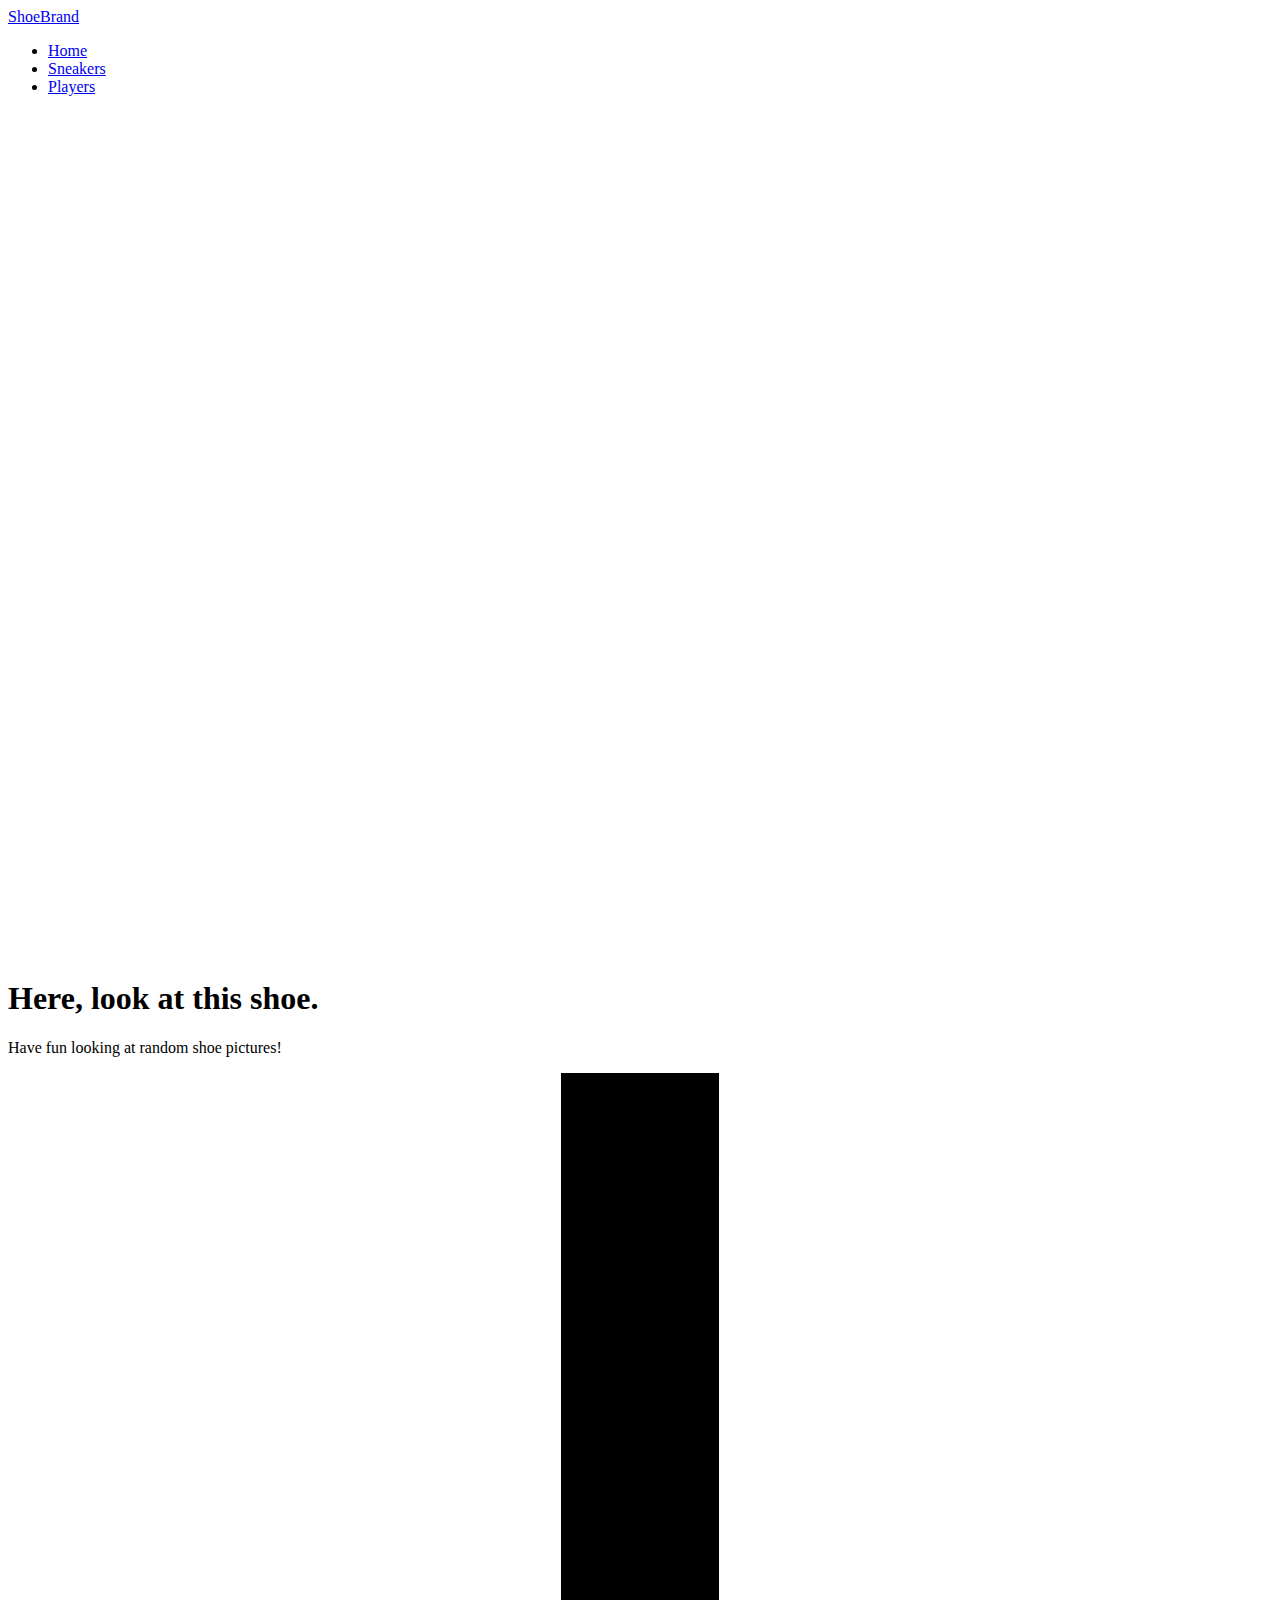
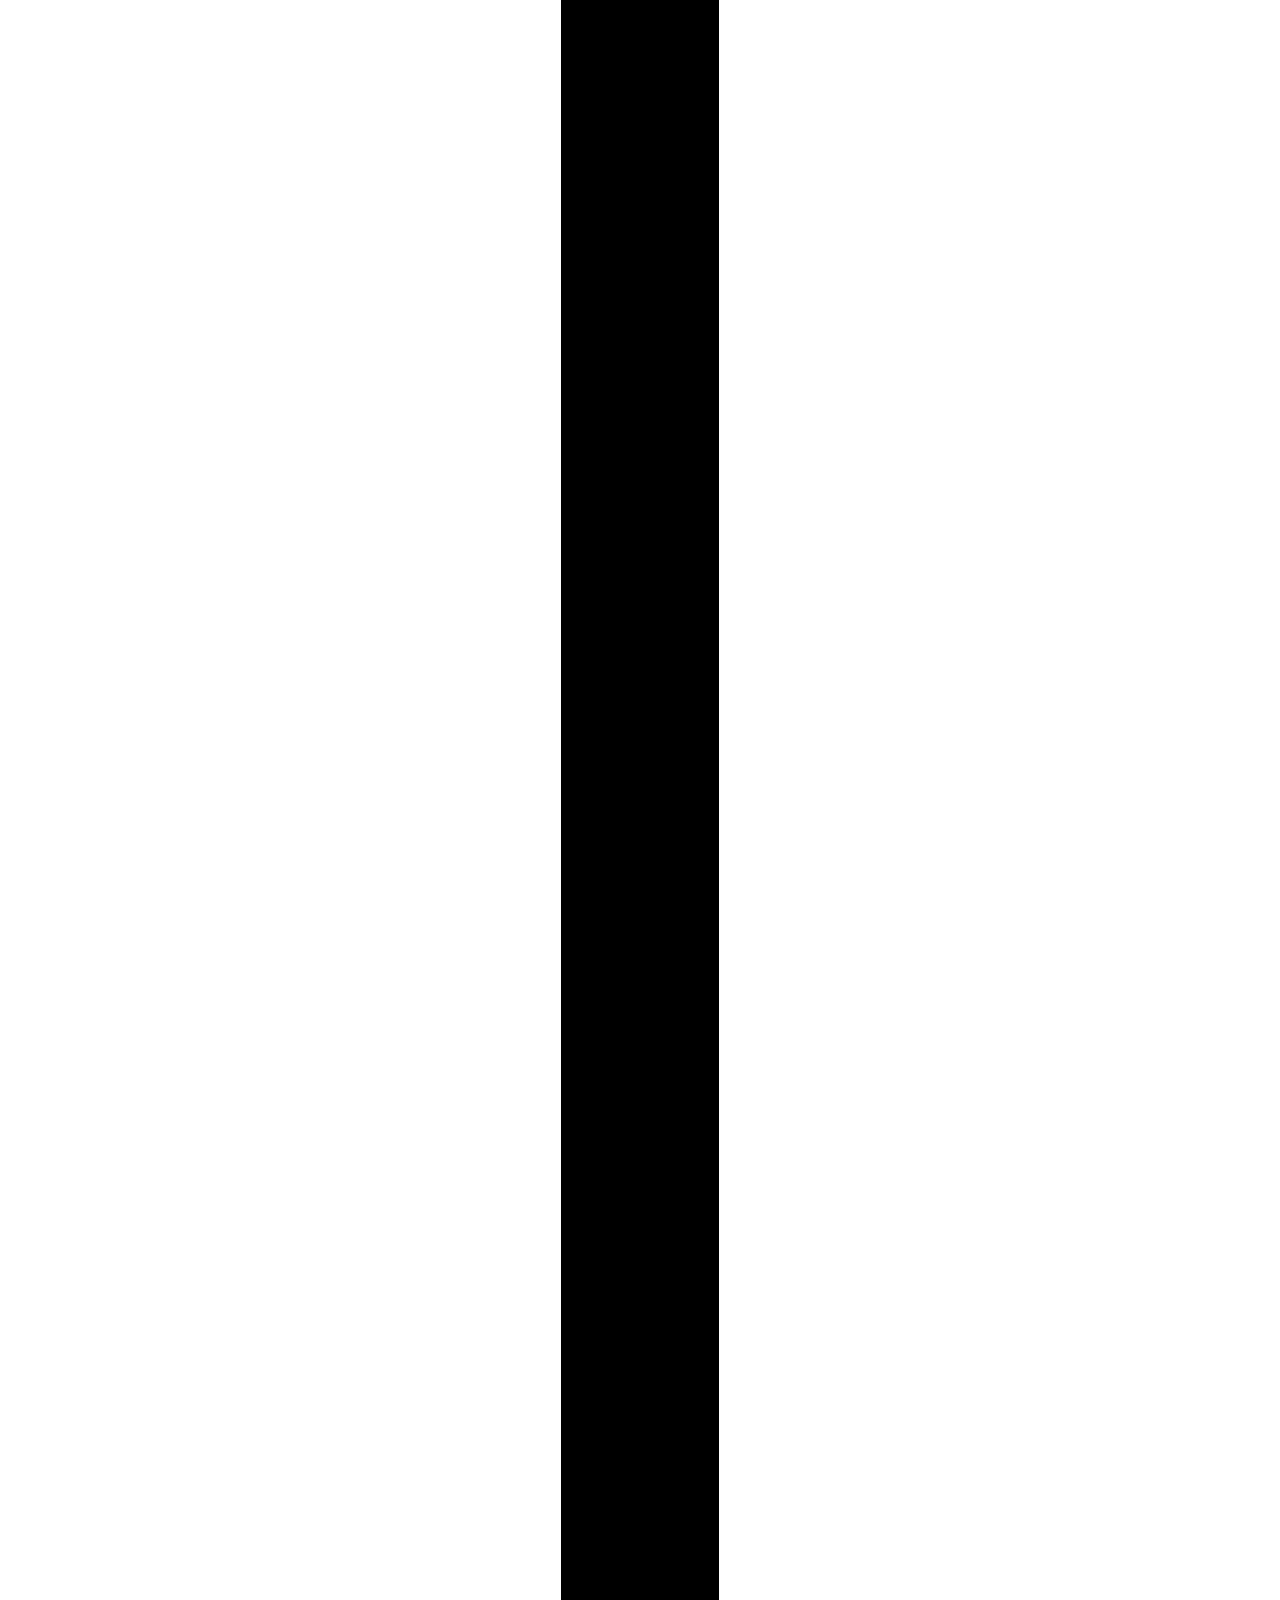
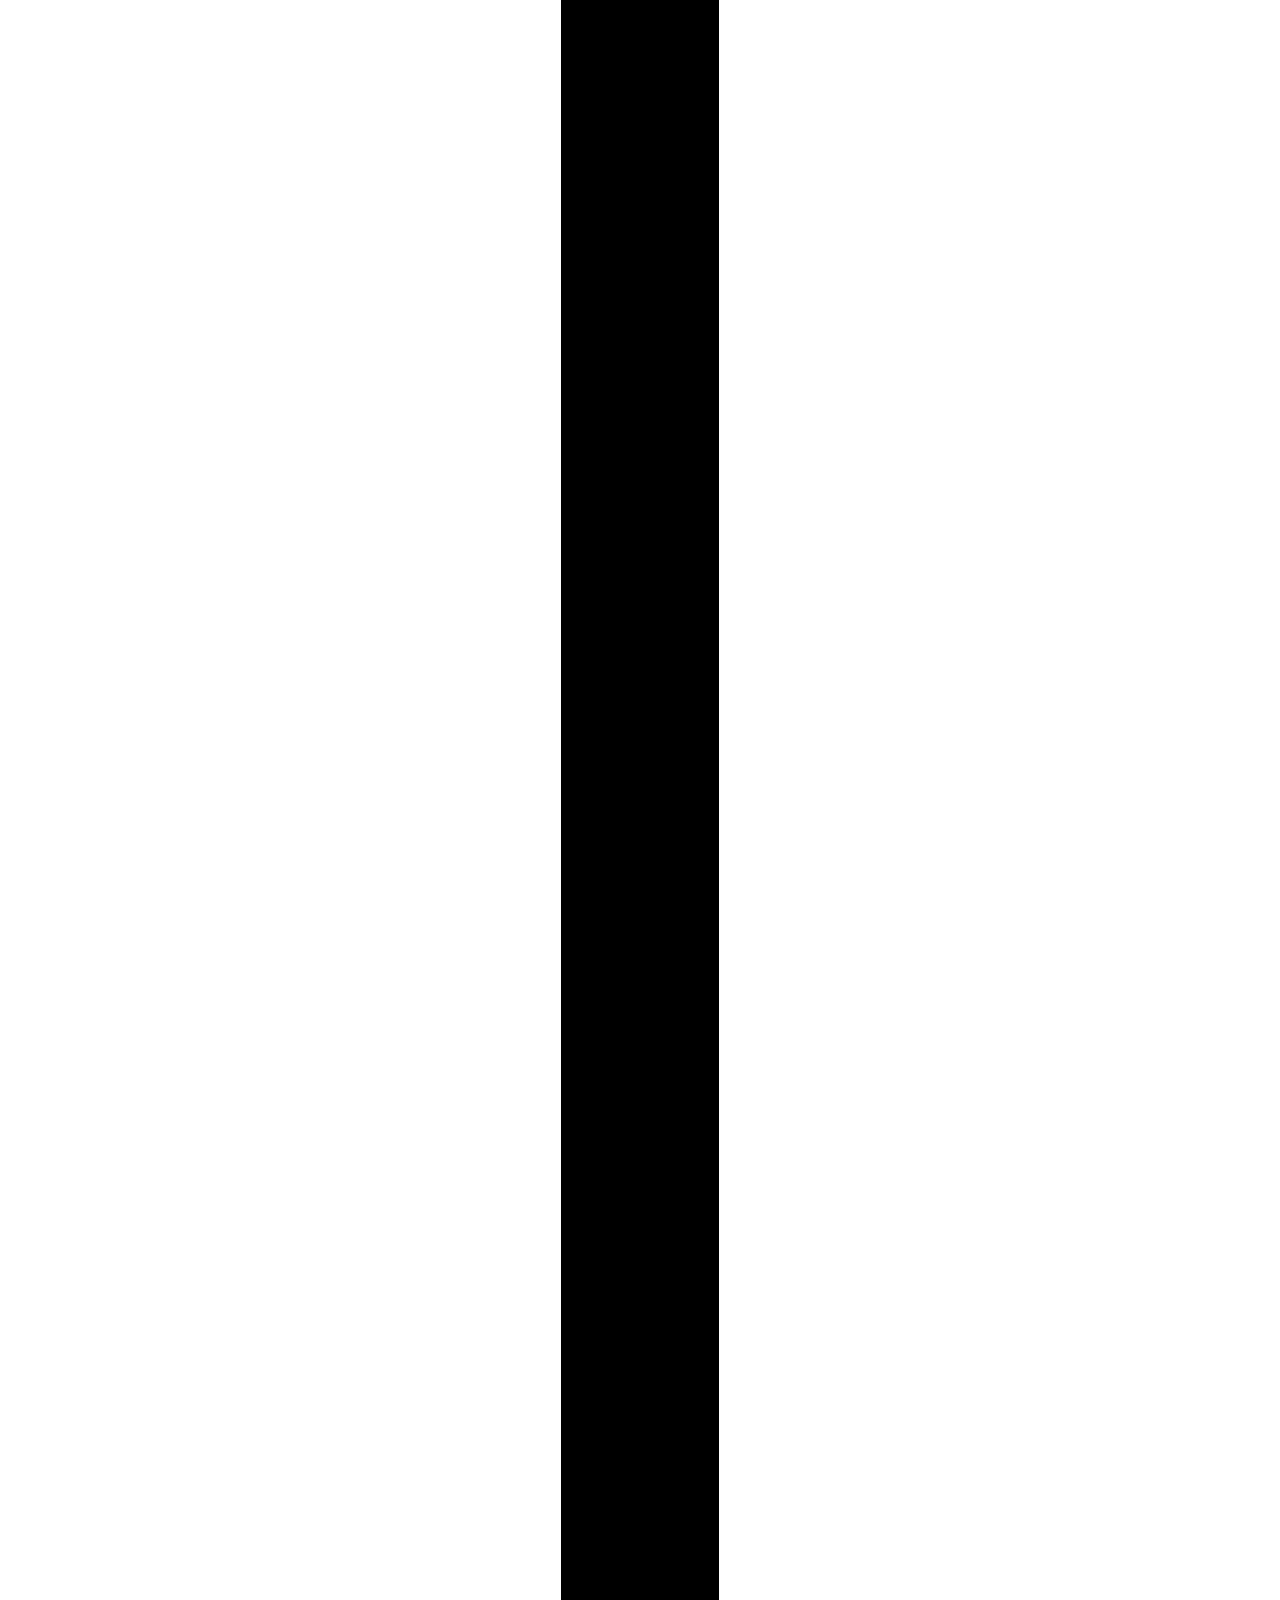
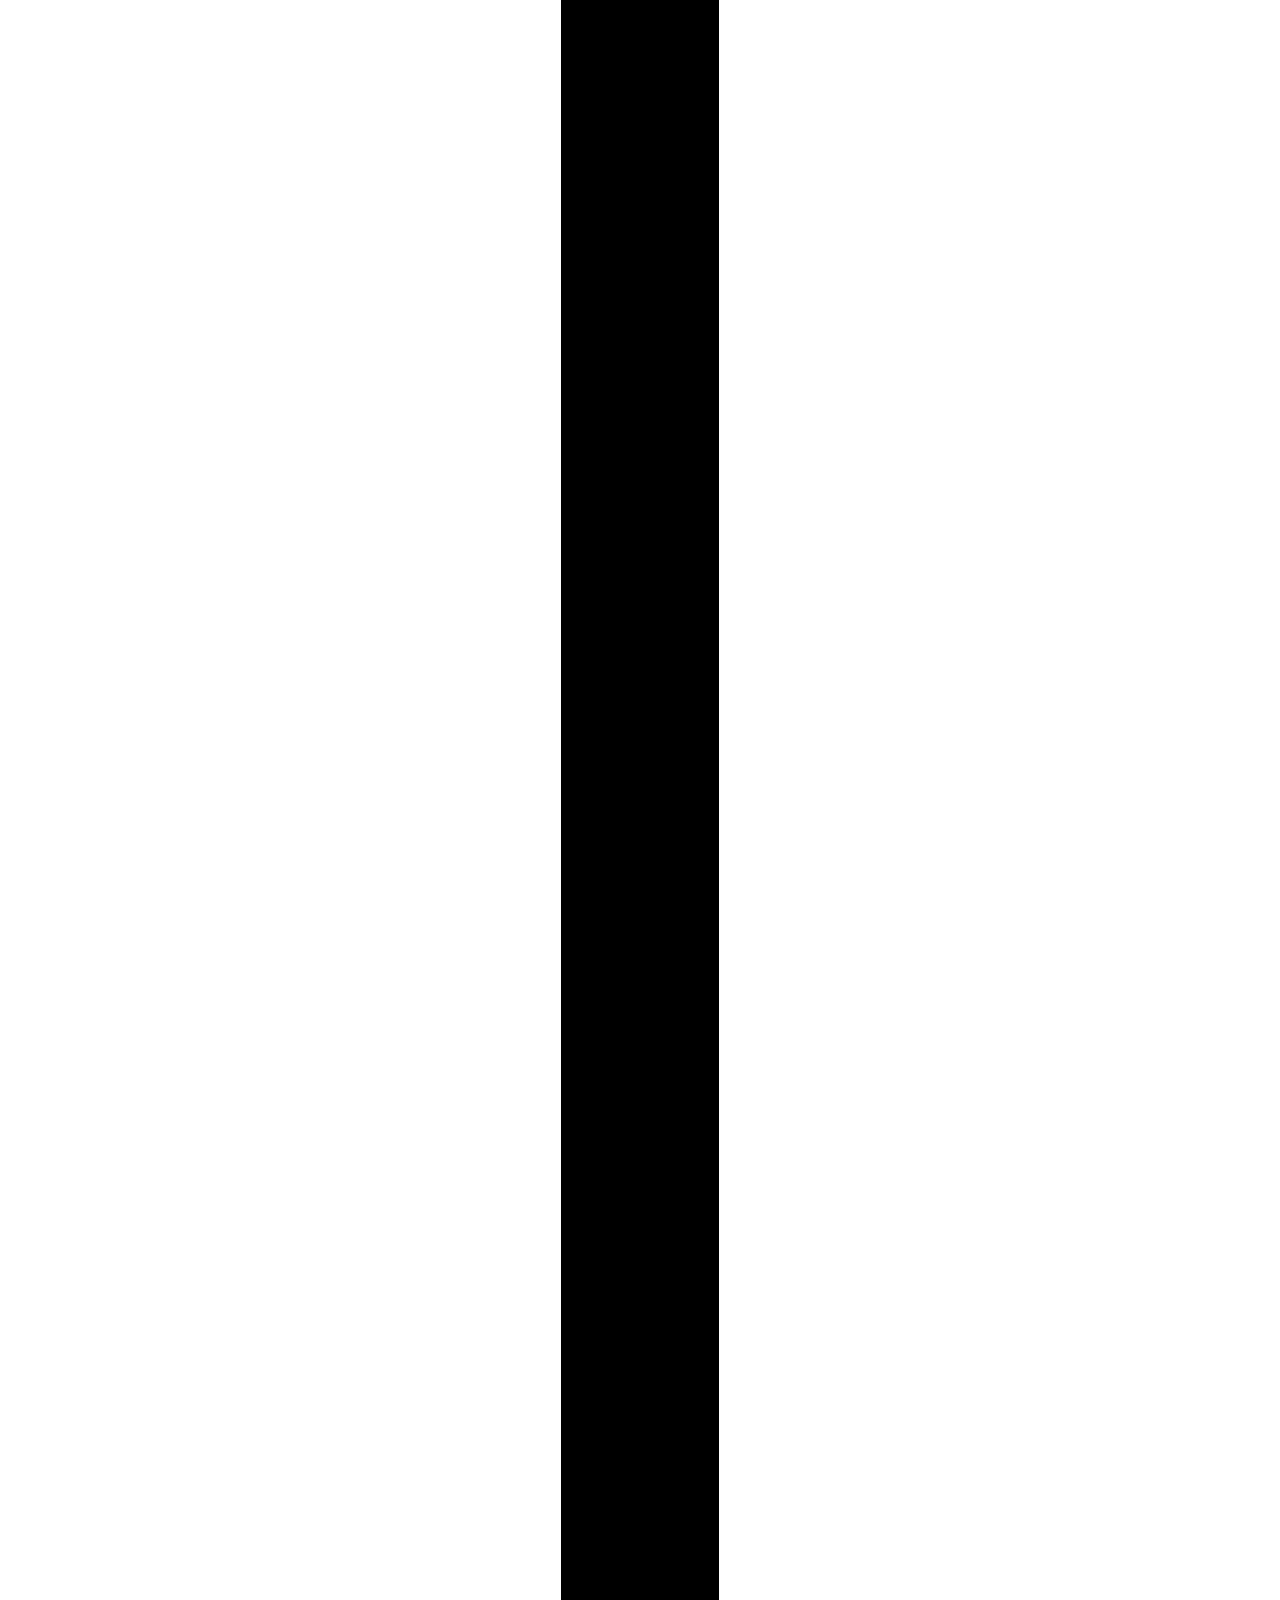
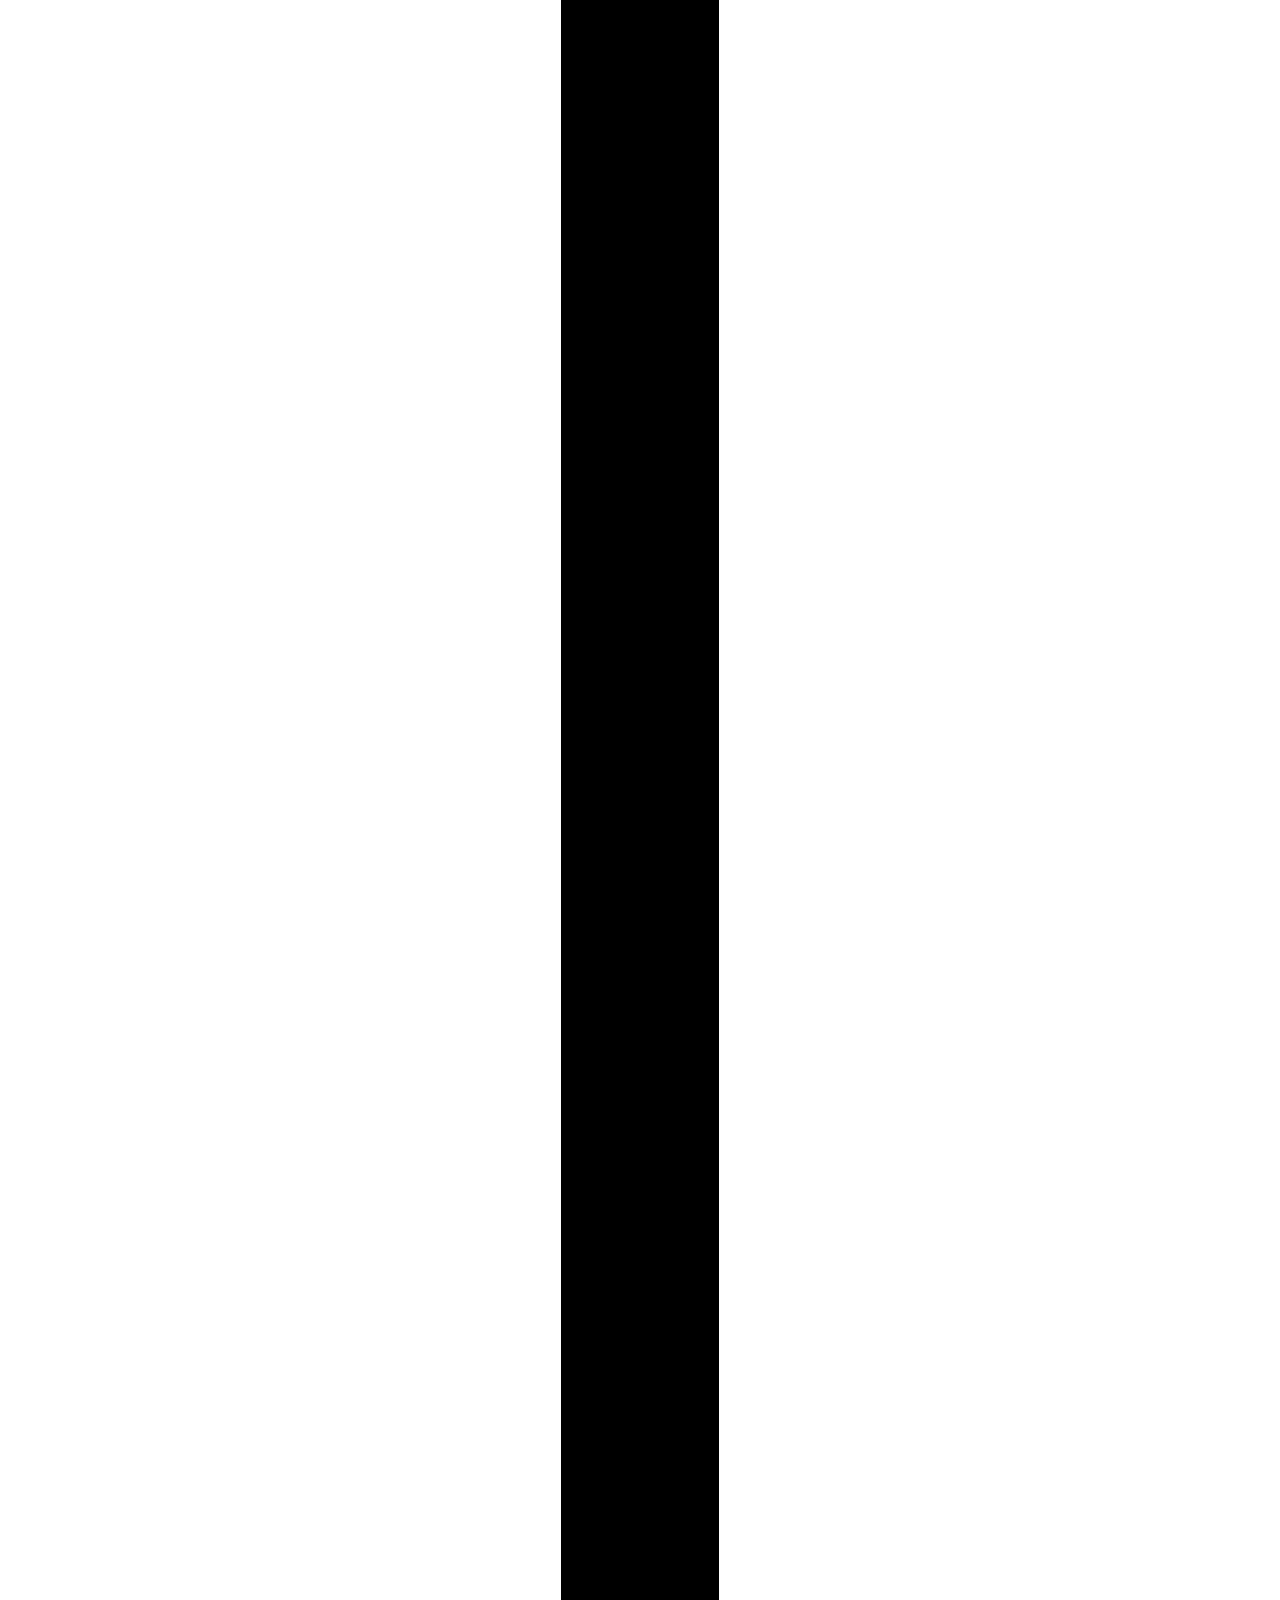
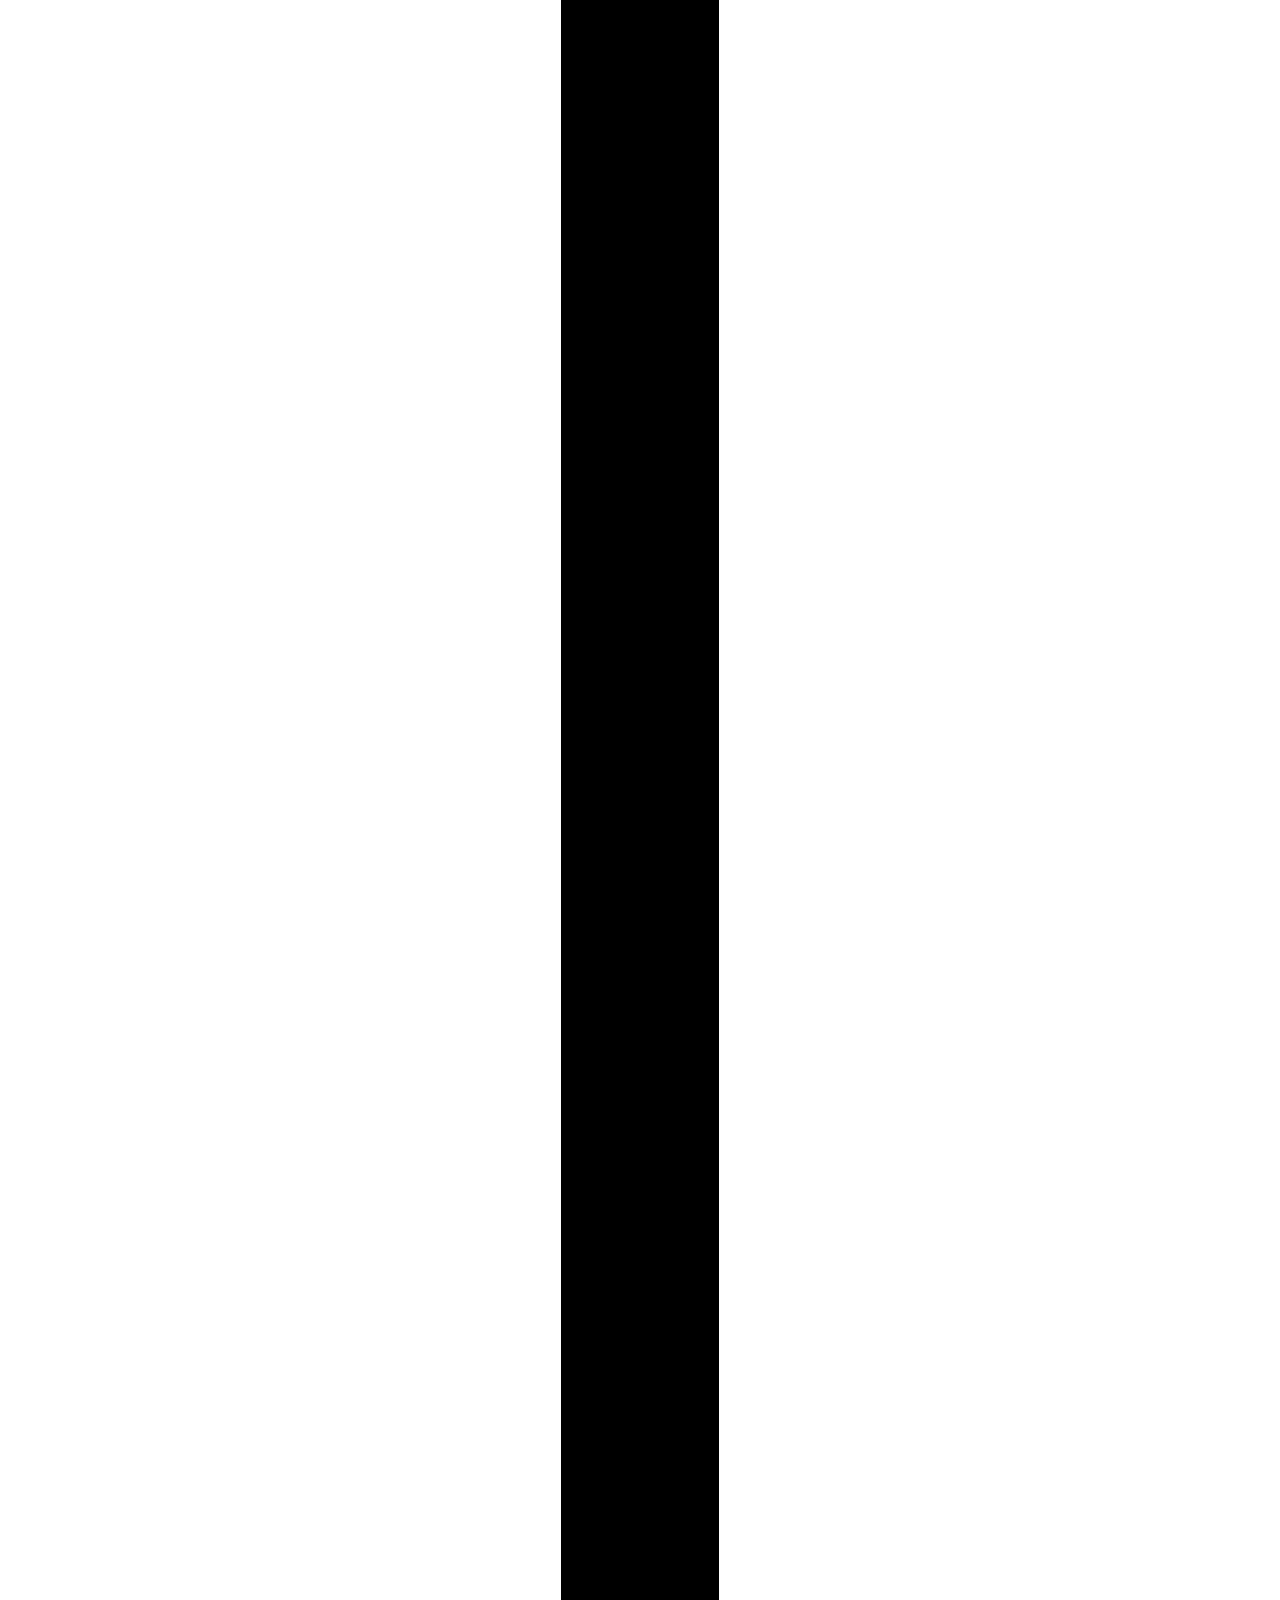
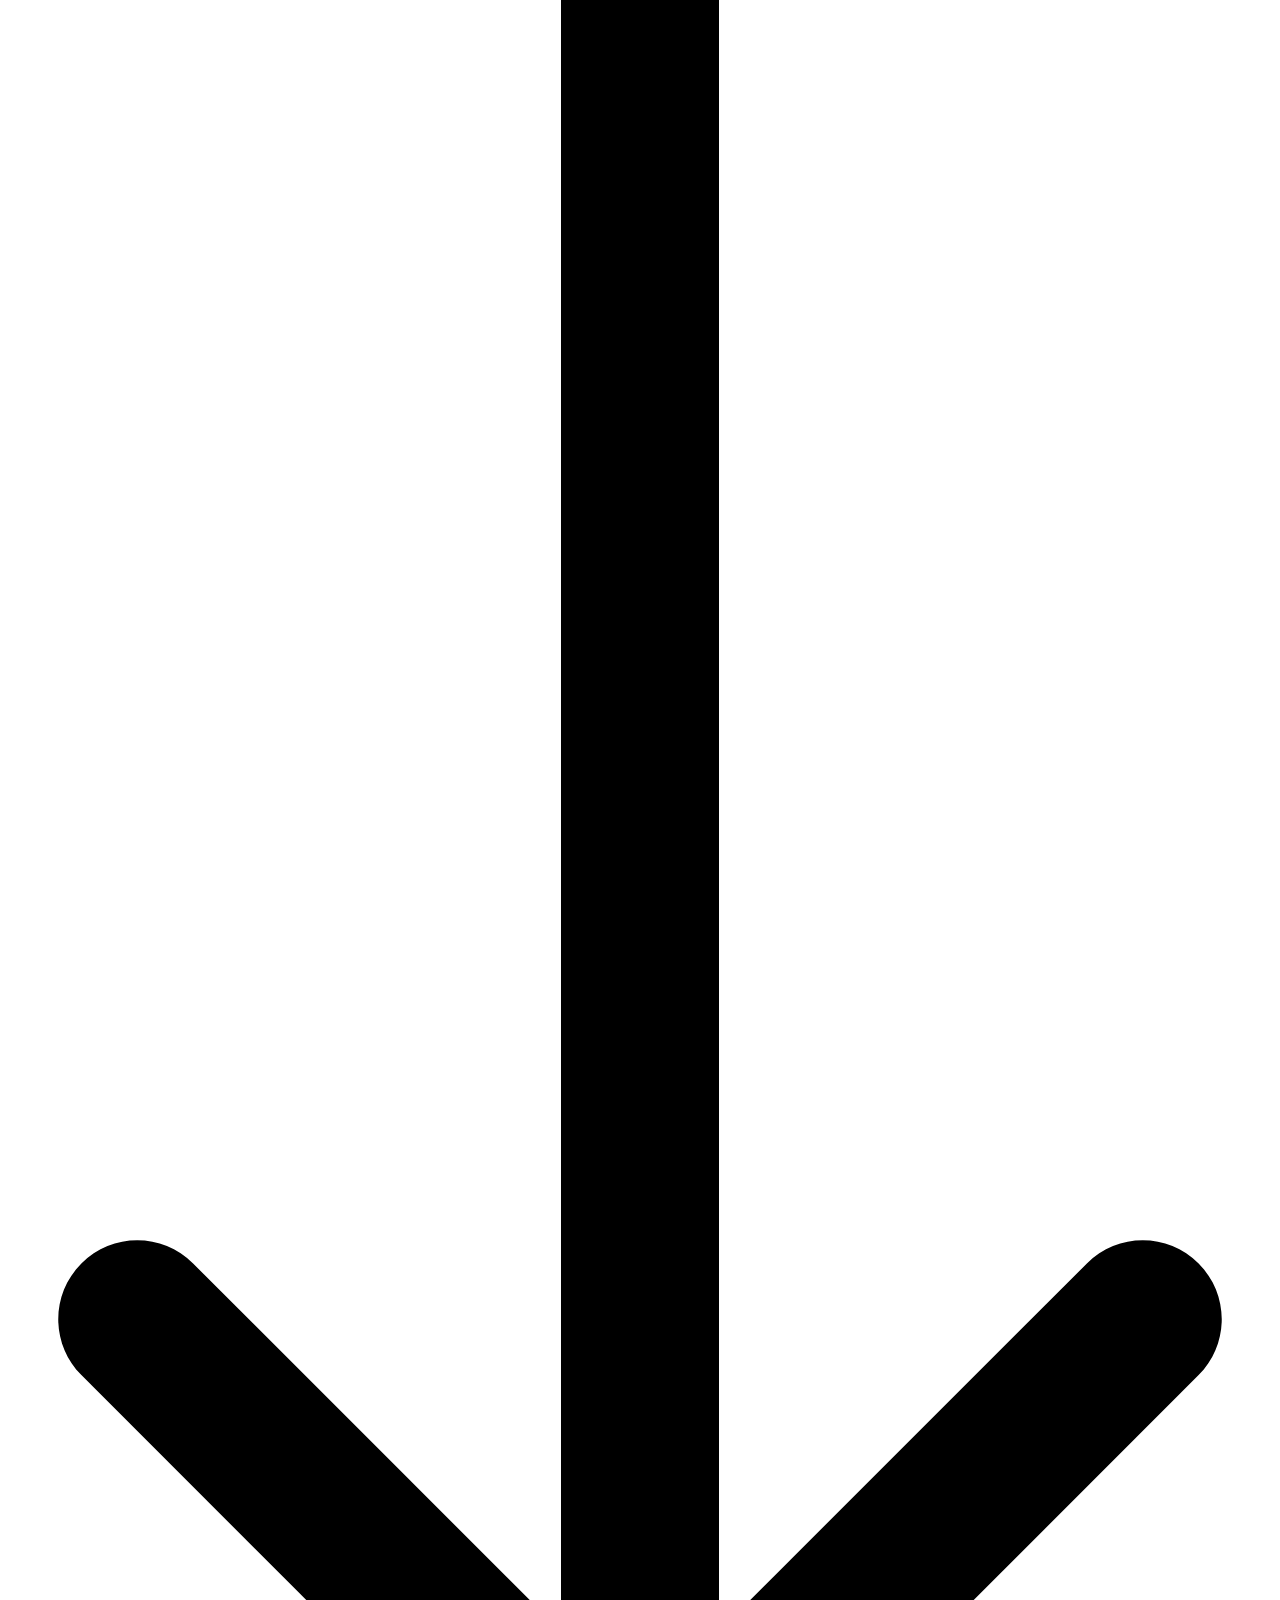
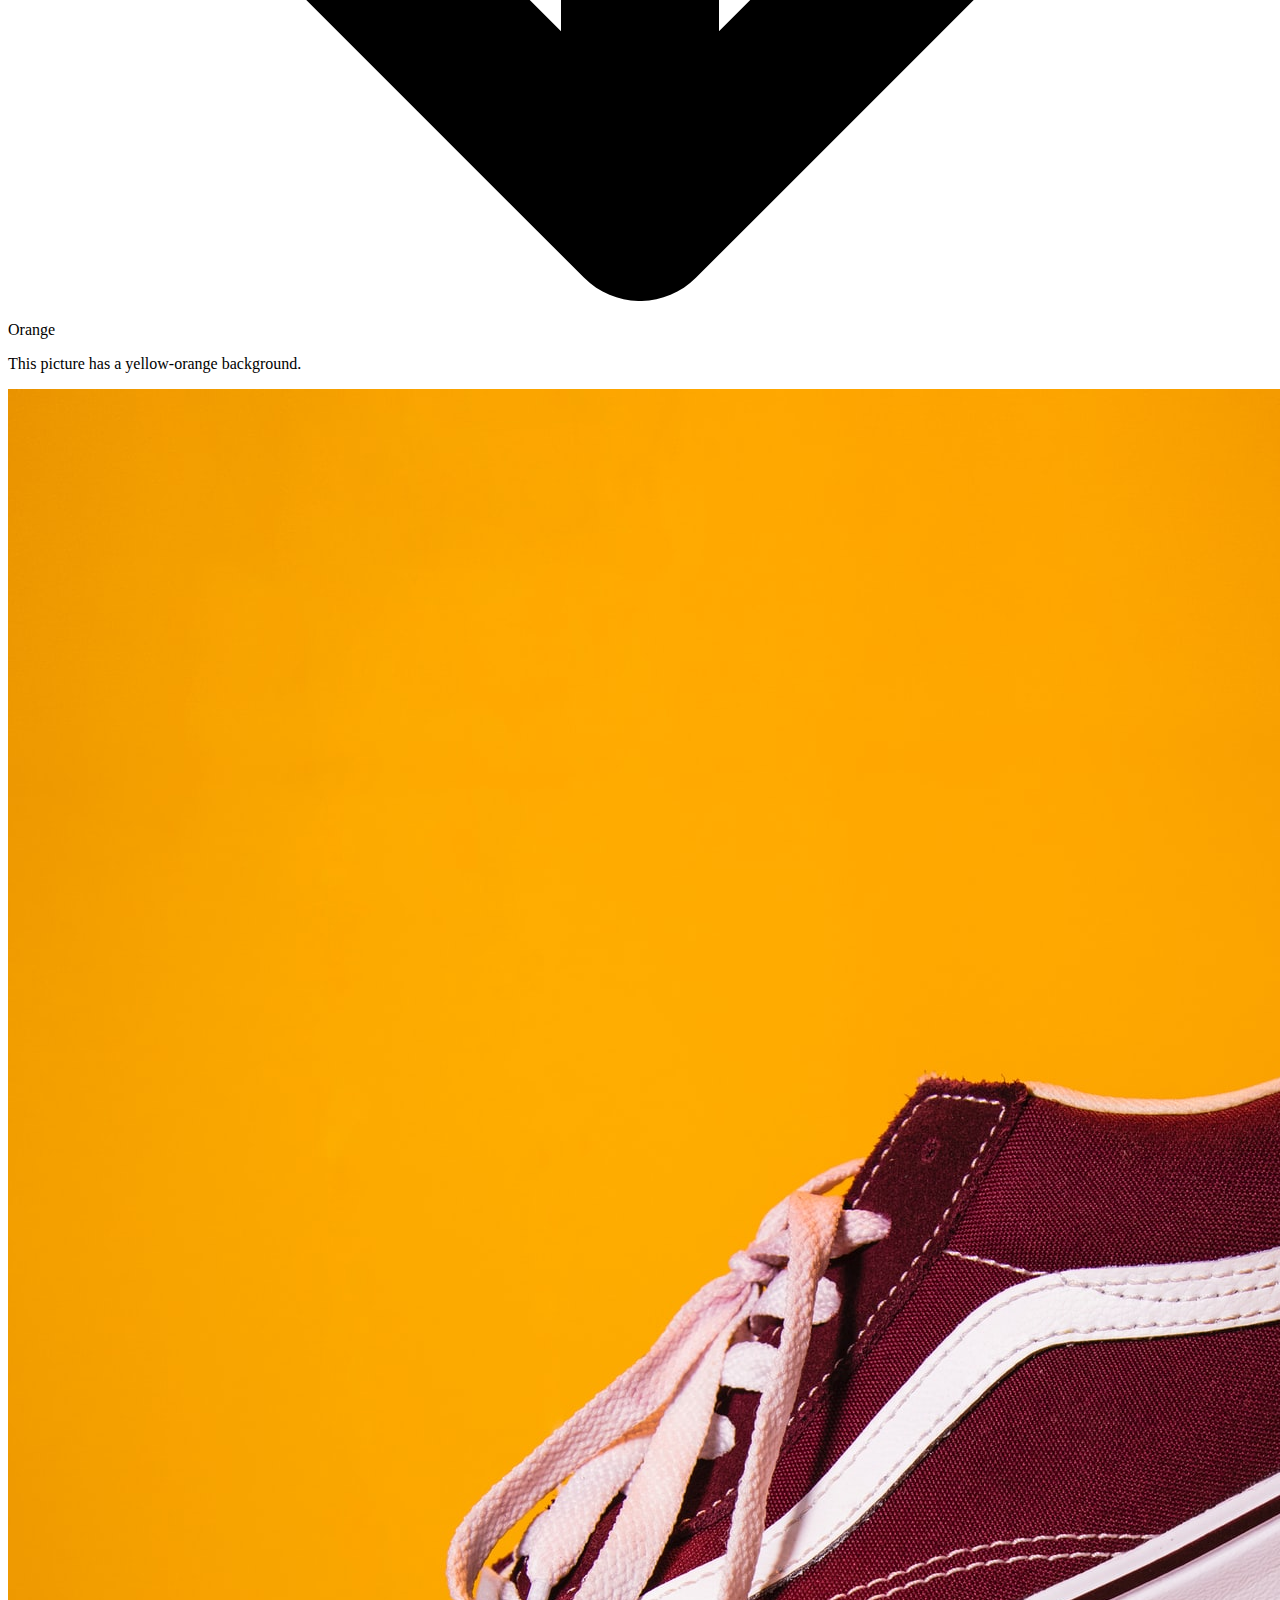
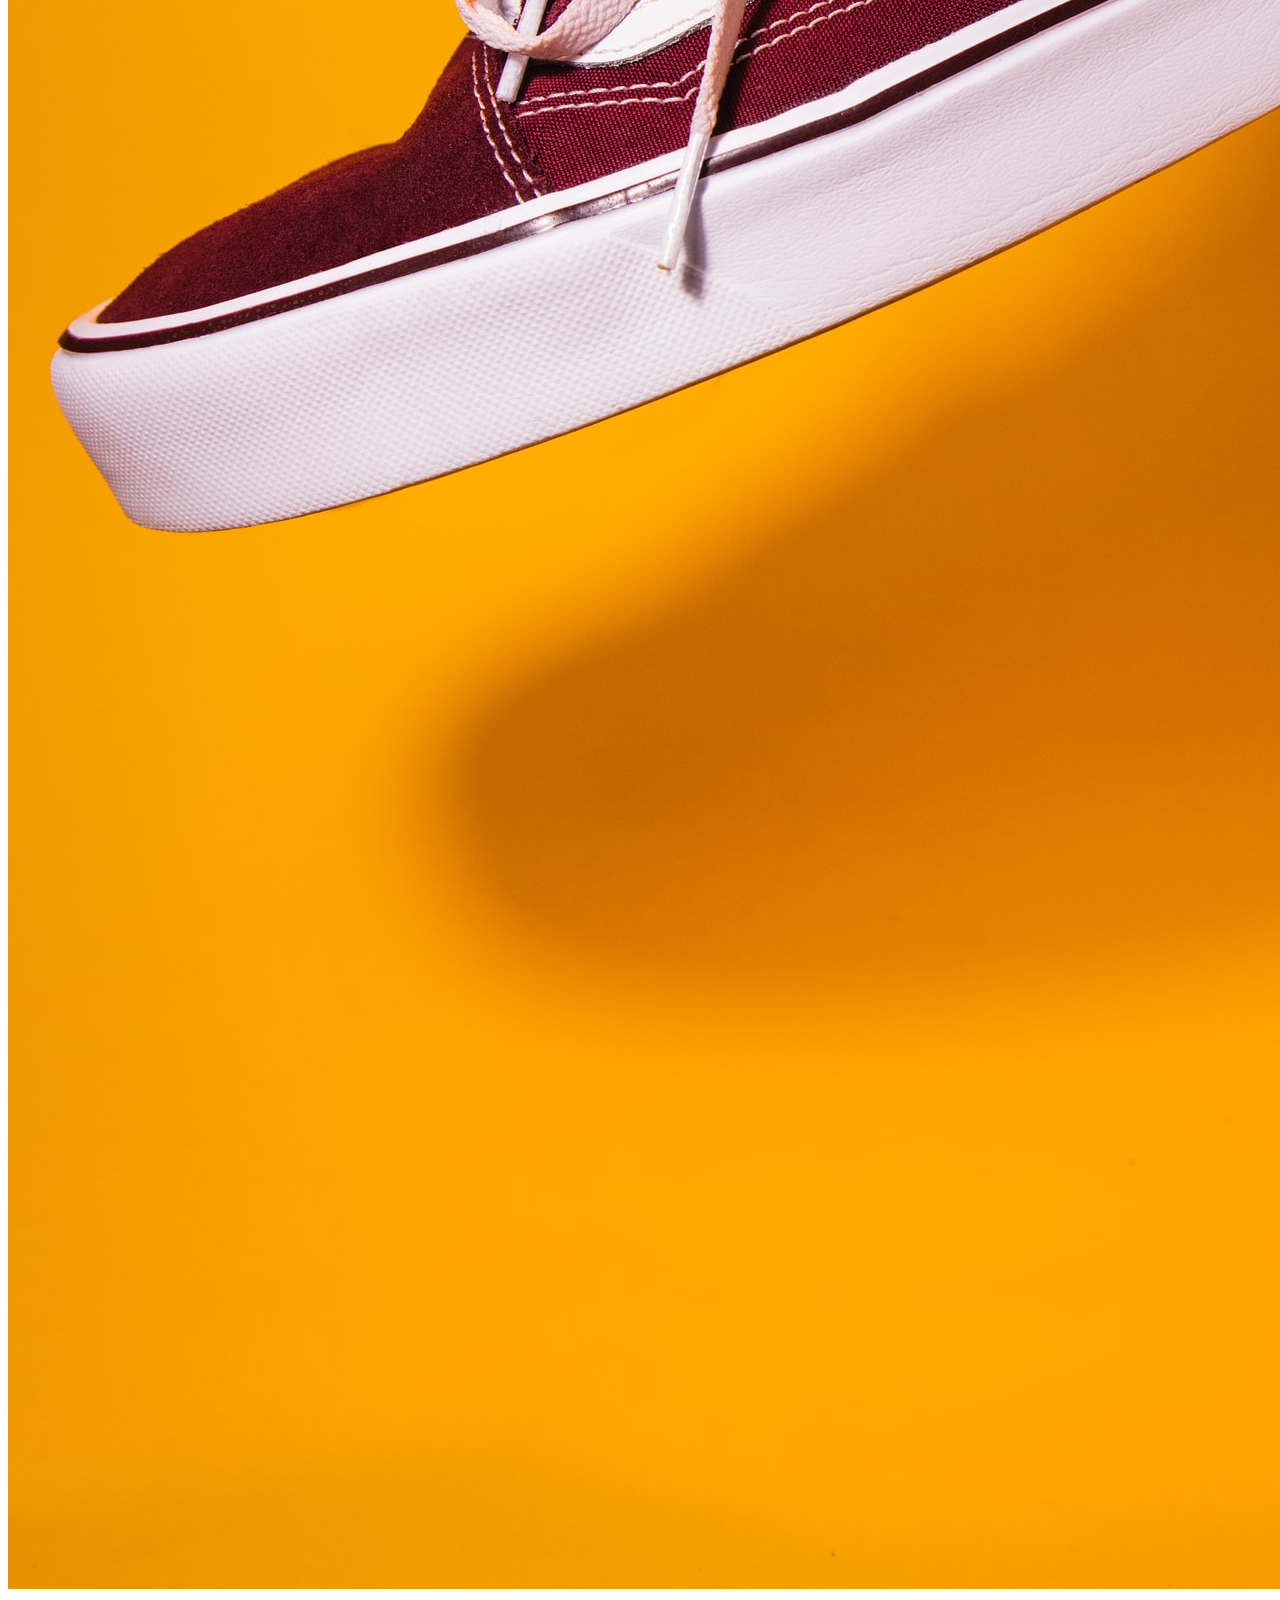
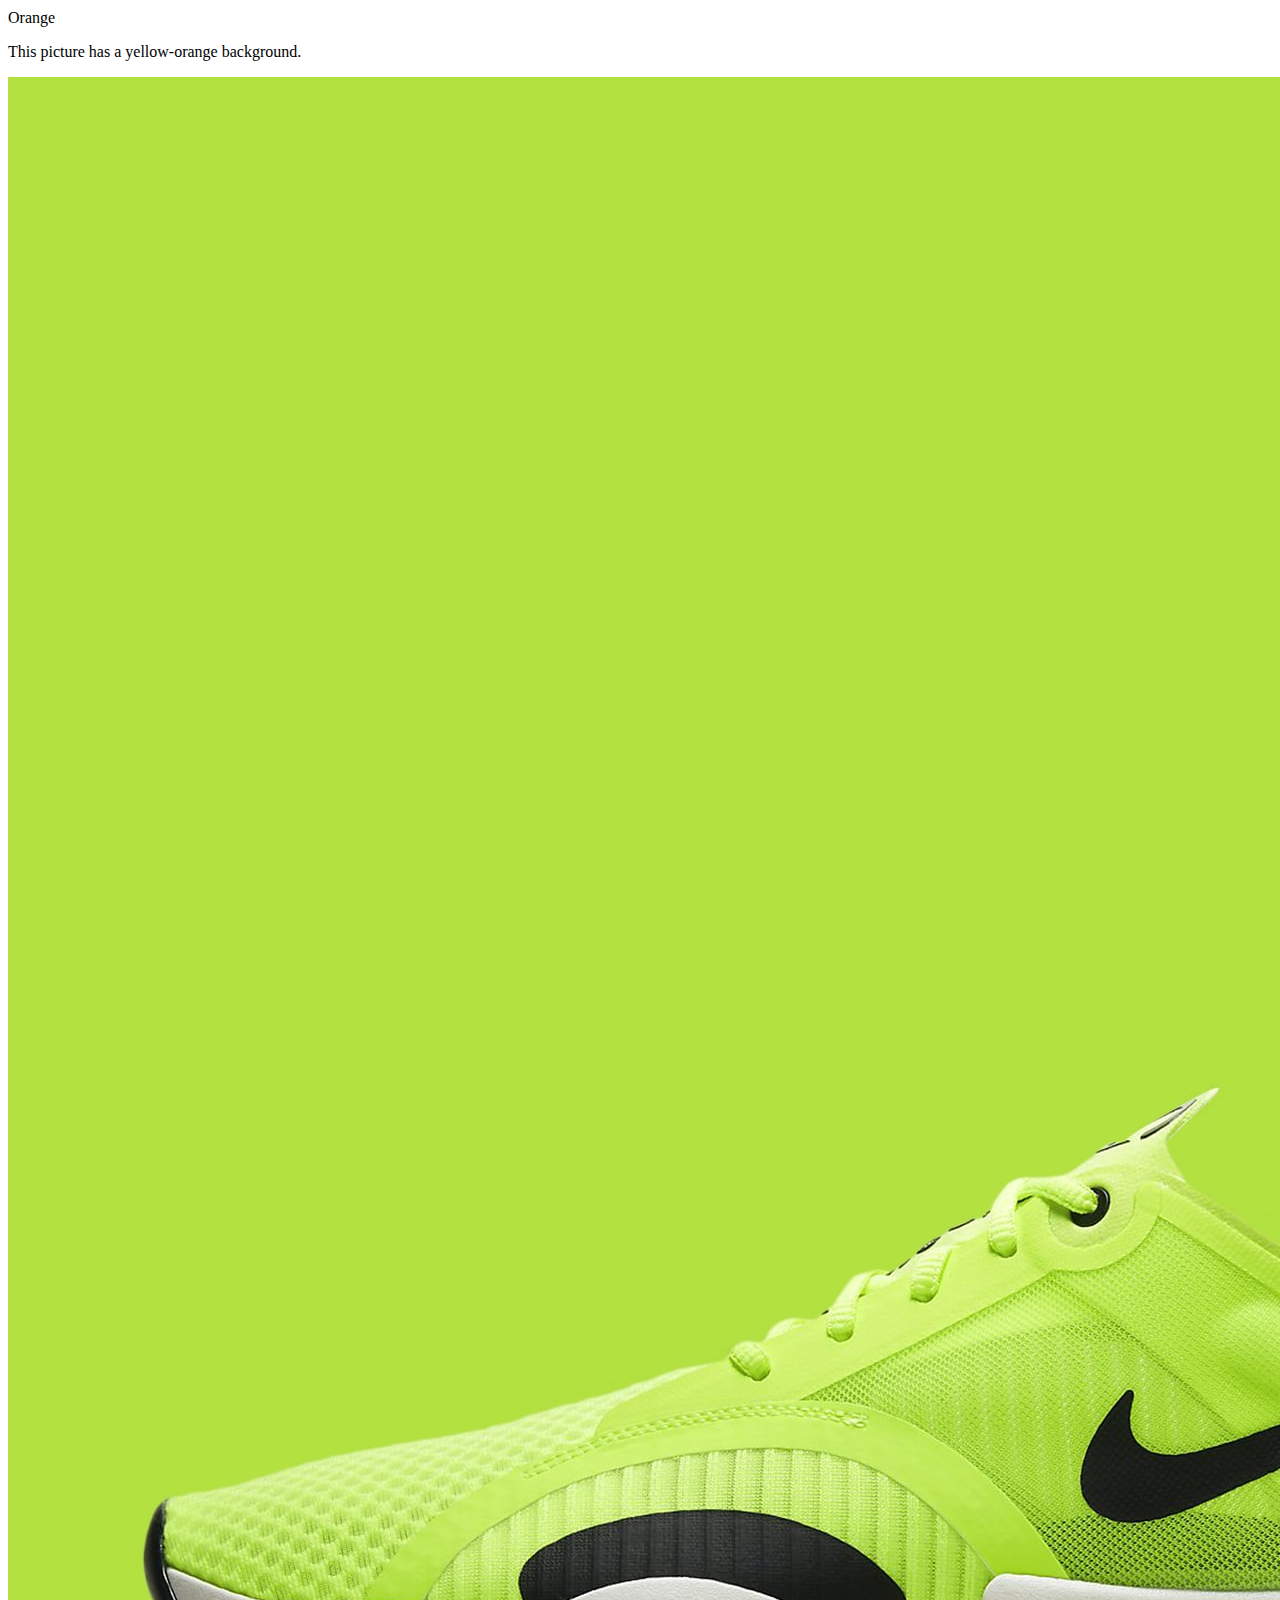
==== 2-HTML-CSS-frontend-2022-crash-course/index.html @ 6d379287 "completed html" ====
<!DOCTYPE html>
<html lang="en">

<head>
    <meta charset="UTF-8">
    <meta http-equiv="X-UA-Compatible" content="IE=edge">
    <meta name="viewport" content="width=device-width, initial-scale=1.0">
    <title>The 2022 Frontend Developer Crash Course</title>
    <link rel="stylesheet" href="css/main.css">
</head>

<body>
    <div class="hero-img"></div>
    <div class="wrapper">
        <header>
            <a href="#" class="logo">Shoe<span>Brand</span></a>
            <nav>
                <ul>
                    <li><a href="#">Home</a></li>
                    <li><a href="#">Sneakers</a></li>
                    <li><a href="#">Players</a></li>
                </ul>
                <svg class="close" viewBox="0 0 48 32" fill="none" xmlns="http://www.w3.org/2000/svg">
                    <path d="M24 32H0V26.6667H24V32ZM48 18.6667H0V13.3333H48V18.6667ZM48 5.33333H24V0H48V5.33333Z"
                        fill="white" />
                </svg>
            </nav>
        </header>

        <section class="hero">
            <h1>Here, look at this shoe.</h1>
            <p class="subhead">Have fun looking at random shoe pictures!</p>
            <svg class="down-arrow" viewBox="0 0 16 132" fill="none" xmlns="http://www.w3.org/2000/svg">
                <path
                    d="M7.29289 131.707C7.68341 132.098 8.31658 132.098 8.7071 131.707L15.0711 125.343C15.4616 124.953 15.4616 124.319 15.0711 123.929C14.6805 123.538 14.0474 123.538 13.6568 123.929L7.99999 129.586L2.34314 123.929C1.95262 123.538 1.31945 123.538 0.928927 123.929C0.538402 124.319 0.538402 124.953 0.928927 125.343L7.29289 131.707ZM7 -4.37114e-08L6.99999 131L8.99999 131L9 4.37114e-08L7 -4.37114e-08Z"
                    fill="black" />
            </svg>
        </section>

        <section class="more-info">

            <div class="feature">
                <div class="content">
                    <p class="title">Orange</p>
                    <p class="title">This picture has a yellow-orange background.</p>
                </div>
                <img src="assets/shoe2.jpg" alt="Shoe picture 1">
            </div>

            <div class="feature flip">
                <div class="content">
                    <p class="title">Orange</p>
                    <p class="title">This picture has a yellow-orange background.</p>
                </div>
                <img src="assets/shoe3.jpg" alt="Shoe picture 2">
            </div>

            <div class="feature">
                <div class="content">
                    <p class="title">Orange</p>
                    <p class="title">This picture has a yellow-orange background.</p>
                </div>
                <img src="assets/shoe4.jpg" alt="Shoe picture 3">
            </div>

        </section>
    </div>
</body>

</html>
---- 2-HTML-CSS-frontend-2022-crash-course/css/main.css ----
/* No CSS *//*# sourceMappingURL=main.css.map */
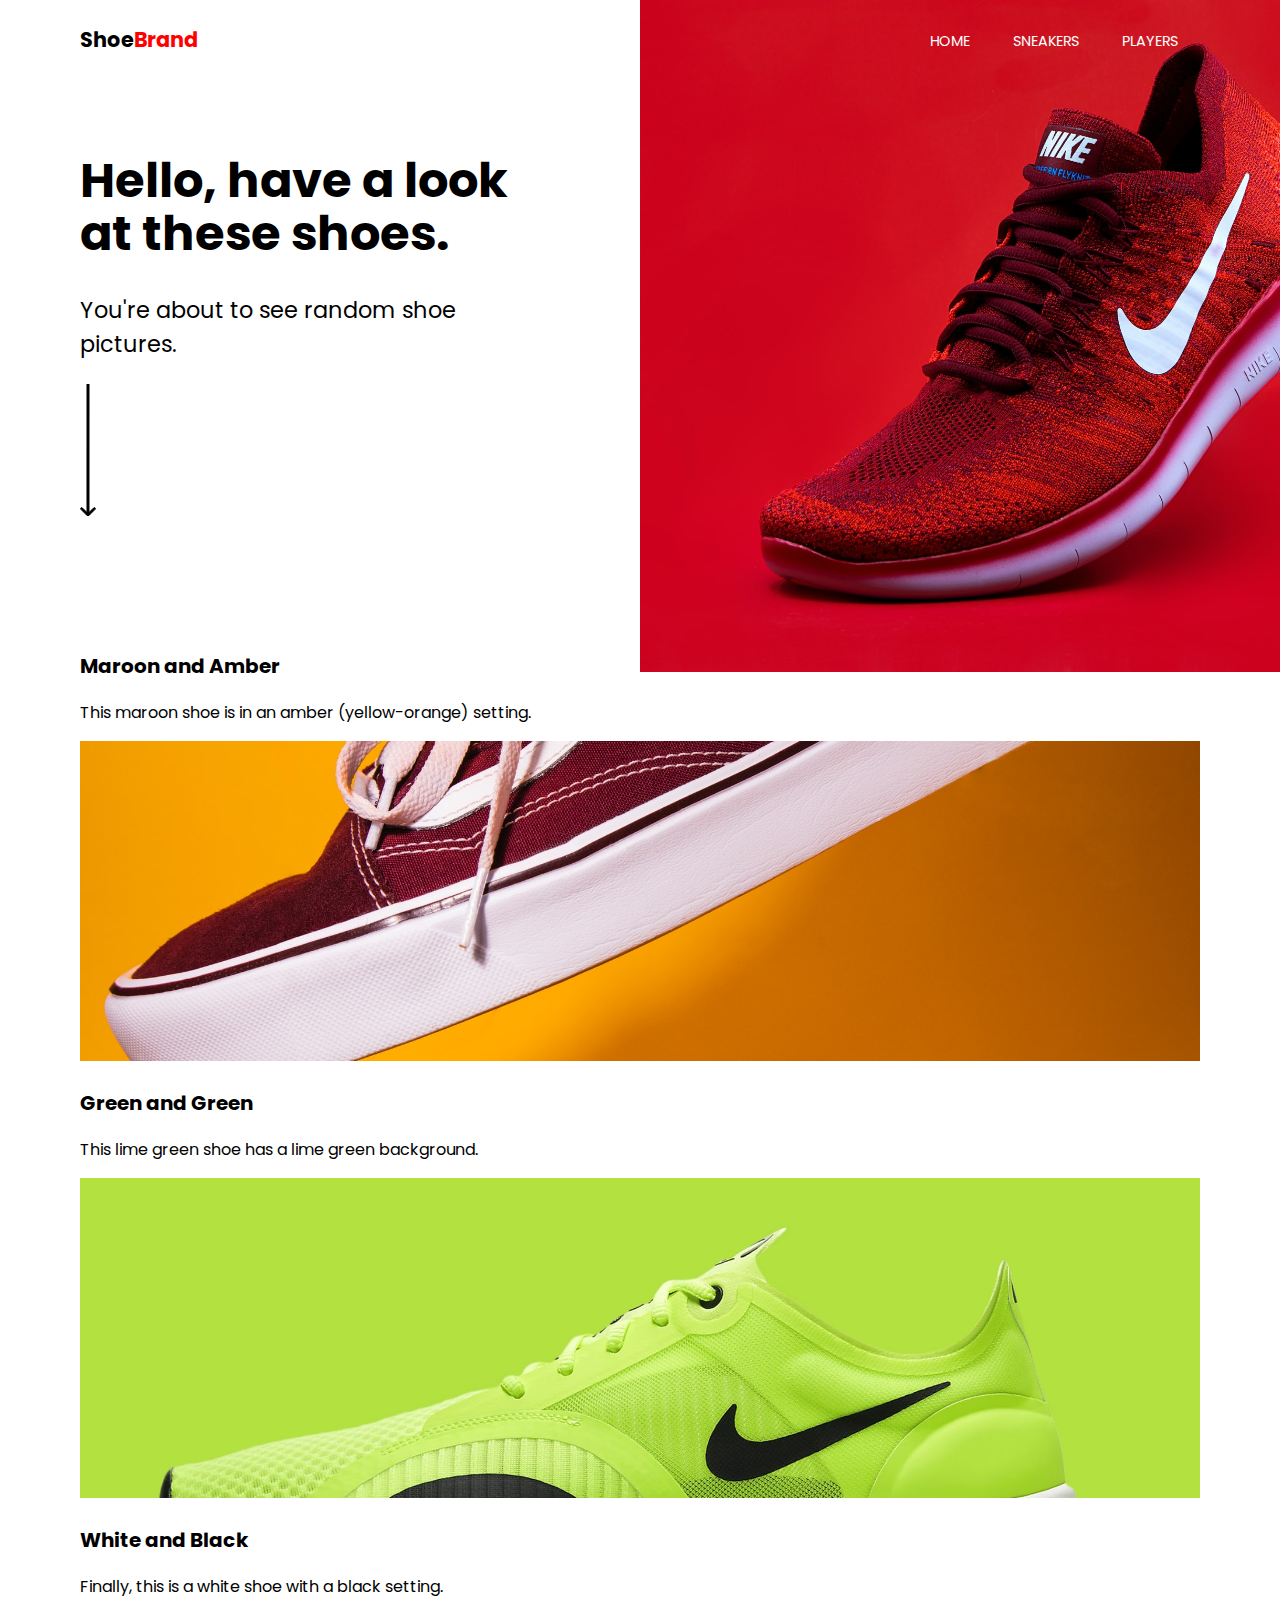
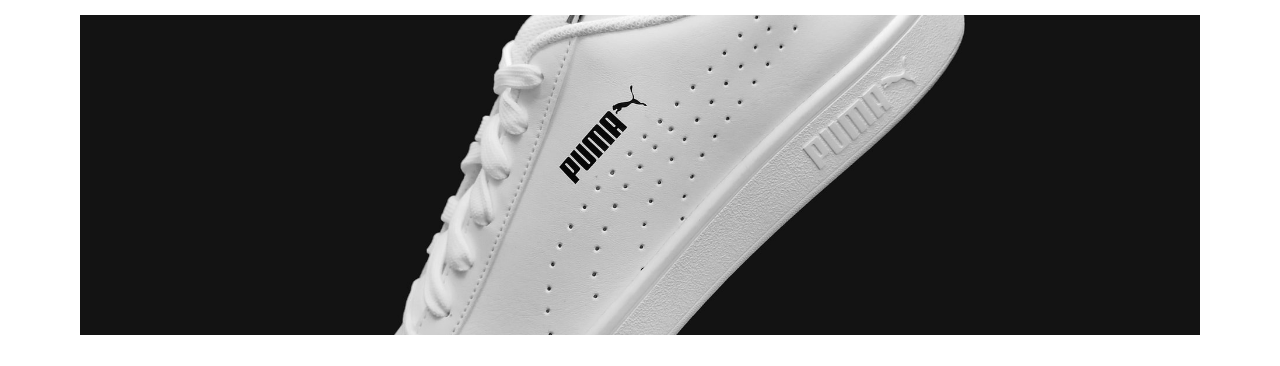
==== commit d60b663a: "css html hero, fix README" ====
--- a/2-HTML-CSS-frontend-2022-crash-course/index.html
+++ b/2-HTML-CSS-frontend-2022-crash-course/index.html
@@ -6,30 +6,45 @@
     <meta http-equiv="X-UA-Compatible" content="IE=edge">
     <meta name="viewport" content="width=device-width, initial-scale=1.0">
     <title>The 2022 Frontend Developer Crash Course</title>
+
+    <!-- fonts.google.com select styles, generate link, and paste -->
+    <link rel="preconnect" href="https://fonts.googleapis.com">
+    <link rel="preconnect" href="https://fonts.gstatic.com" crossorigin>
+    <link href="https://fonts.googleapis.com/css2?family=Poppins:wght@400;700&display=swap" rel="stylesheet">
+
     <link rel="stylesheet" href="css/main.css">
 </head>
 
 <body>
-    <div class="hero-img"></div>
+    <div class="hero-img"></div> <!-- image defined in css -->
     <div class="wrapper">
         <header>
+            <!-- this image later defined in css file -->
             <a href="#" class="logo">Shoe<span>Brand</span></a>
             <nav>
+                <svg class="close" viewBox="0 0 33 33" fill="none" xmlns="http://www.w3.org/2000/svg">
+                    <path
+                        d="M16.5 0.25C13.2861 0.25 10.1443 1.20305 7.47199 2.98862C4.79969 4.77419 2.71689 7.31209 1.48697 10.2814C0.257041 13.2507 -0.0647633 16.518 0.562247 19.6702C1.18926 22.8224 2.73692 25.7179 5.00952 27.9905C7.28213 30.2631 10.1776 31.8108 13.3298 32.4378C16.482 33.0648 19.7493 32.743 22.7186 31.513C25.6879 30.2831 28.2258 28.2003 30.0114 25.528C31.797 22.8557 32.75 19.7139 32.75 16.5C32.75 14.366 32.3297 12.2529 31.5131 10.2814C30.6964 8.30985 29.4994 6.51847 27.9905 5.00952C26.4815 3.50056 24.6902 2.3036 22.7186 1.48696C20.7471 0.670319 18.634 0.25 16.5 0.25ZM20.9038 18.5963C21.0561 18.7473 21.177 18.927 21.2595 19.1251C21.342 19.3231 21.3844 19.5355 21.3844 19.75C21.3844 19.9645 21.342 20.1769 21.2595 20.3749C21.177 20.573 21.0561 20.7527 20.9038 20.9038C20.7527 21.0561 20.573 21.177 20.3749 21.2594C20.1769 21.3419 19.9645 21.3844 19.75 21.3844C19.5355 21.3844 19.3231 21.3419 19.1251 21.2594C18.927 21.177 18.7473 21.0561 18.5963 20.9038L16.5 18.7913L14.4038 20.9038C14.2527 21.0561 14.073 21.177 13.8749 21.2594C13.6769 21.3419 13.4645 21.3844 13.25 21.3844C13.0355 21.3844 12.8231 21.3419 12.6251 21.2594C12.427 21.177 12.2473 21.0561 12.0963 20.9038C11.9439 20.7527 11.8231 20.573 11.7406 20.3749C11.6581 20.1769 11.6156 19.9645 11.6156 19.75C11.6156 19.5355 11.6581 19.3231 11.7406 19.1251C11.8231 18.927 11.9439 18.7473 12.0963 18.5963L14.2088 16.5L12.0963 14.4038C11.7903 14.0978 11.6184 13.6827 11.6184 13.25C11.6184 12.8173 11.7903 12.4022 12.0963 12.0963C12.4023 11.7903 12.8173 11.6184 13.25 11.6184C13.6827 11.6184 14.0978 11.7903 14.4038 12.0963L16.5 14.2088L18.5963 12.0963C18.9023 11.7903 19.3173 11.6184 19.75 11.6184C20.1827 11.6184 20.5978 11.7903 20.9038 12.0963C21.2098 12.4022 21.3817 12.8173 21.3817 13.25C21.3817 13.6827 21.2098 14.0978 20.9038 14.4038L18.7913 16.5L20.9038 18.5963Z"
+                        fill="black" />
+                </svg>
+
                 <ul>
                     <li><a href="#">Home</a></li>
                     <li><a href="#">Sneakers</a></li>
                     <li><a href="#">Players</a></li>
                 </ul>
-                <svg class="close" viewBox="0 0 48 32" fill="none" xmlns="http://www.w3.org/2000/svg">
-                    <path d="M24 32H0V26.6667H24V32ZM48 18.6667H0V13.3333H48V18.6667ZM48 5.33333H24V0H48V5.33333Z"
-                        fill="white" />
-                </svg>
             </nav>
+
+            <!-- svg images are code (copy and paste), no scaling pixelation -->
+            <svg class="menu" viewBox="0 0 48 32" fill="none" xmlns="http://www.w3.org/2000/svg">
+                <path d="M24 32H0V26.6667H24V32ZM48 18.6667H0V13.3333H48V18.6667ZM48 5.33333H24V0H48V5.33333Z"
+                    fill="white" />
+            </svg>
         </header>
 
         <section class="hero">
-            <h1>Here, look at this shoe.</h1>
-            <p class="subhead">Have fun looking at random shoe pictures!</p>
+            <h1>Hello, have a look at these shoes.</h1>
+            <p class="subhead">You're about to see random shoe pictures.</p>
             <svg class="down-arrow" viewBox="0 0 16 132" fill="none" xmlns="http://www.w3.org/2000/svg">
                 <path
                     d="M7.29289 131.707C7.68341 132.098 8.31658 132.098 8.7071 131.707L15.0711 125.343C15.4616 124.953 15.4616 124.319 15.0711 123.929C14.6805 123.538 14.0474 123.538 13.6568 123.929L7.99999 129.586L2.34314 123.929C1.95262 123.538 1.31945 123.538 0.928927 123.929C0.538402 124.319 0.538402 124.953 0.928927 125.343L7.29289 131.707ZM7 -4.37114e-08L6.99999 131L8.99999 131L9 4.37114e-08L7 -4.37114e-08Z"
@@ -41,24 +56,25 @@
 
             <div class="feature">
                 <div class="content">
-                    <p class="title">Orange</p>
-                    <p class="title">This picture has a yellow-orange background.</p>
+                    <p class="title">Maroon and Amber</p>
+                    <p class="desc">This maroon shoe is in an amber (yellow-orange) setting.</p>
                 </div>
                 <img src="assets/shoe2.jpg" alt="Shoe picture 1">
             </div>
 
+            <!-- css identifies class="feature flip" to flip ordering of text and image-->
             <div class="feature flip">
                 <div class="content">
-                    <p class="title">Orange</p>
-                    <p class="title">This picture has a yellow-orange background.</p>
+                    <p class="title">Green and Green</p>
+                    <p class="desc">This lime green shoe has a lime green background.</p>
                 </div>
                 <img src="assets/shoe3.jpg" alt="Shoe picture 2">
             </div>
 
             <div class="feature">
                 <div class="content">
-                    <p class="title">Orange</p>
-                    <p class="title">This picture has a yellow-orange background.</p>
+                    <p class="title">White and Black</p>
+                    <p class="desc">Finally, this is a white shoe with a black setting.</p>
                 </div>
                 <img src="assets/shoe4.jpg" alt="Shoe picture 3">
             </div>
--- a/2-HTML-CSS-frontend-2022-crash-course/css/main.css
+++ b/2-HTML-CSS-frontend-2022-crash-course/css/main.css
@@ -1 +1,192 @@
-/* No CSS *//*# sourceMappingURL=main.css.map */+body {
+  margin: 1.5em;
+  font-family: "Poppins", sans-serif;
+}
+
+a {
+  text-decoration: none;
+  font-size: 1.3rem;
+}
+
+/** 
+ * Designing mobile interface first
+**/
+.hero-img {
+  position: absolute;
+  top: 0;
+  left: 0;
+  background: url("../assets/shoe1.jpg");
+  background-size: cover;
+  background-position-x: 20%;
+  background-position-y: 20%;
+  width: 100%;
+  height: 100vh;
+  z-index: -1;
+}
+
+.logo {
+  color: white;
+  font-weight: bold;
+}
+
+nav {
+  position: fixed;
+  right: 0;
+  top: 0;
+  background: white;
+  height: 100vh;
+  width: 50%;
+  z-index: 999;
+  text-transform: uppercase;
+  -webkit-transform: translateX(100%);
+          transform: translateX(100%);
+  -webkit-transition: -webkit-transform .5s ease-in-out;
+  transition: -webkit-transform .5s ease-in-out;
+  transition: transform .5s ease-in-out;
+  transition: transform .5s ease-in-out, -webkit-transform .5s ease-in-out;
+}
+
+nav .close {
+  float: right;
+  margin: 2em;
+  width: 2.5em;
+}
+
+nav ul {
+  list-style-type: none;
+  padding: 0;
+  margin-top: 8em;
+}
+
+nav ul a {
+  color: black;
+  padding: .75em 2em;
+  display: block;
+}
+
+nav ul a:hover {
+  background: #ececec;
+}
+
+header {
+  display: -webkit-box;
+  display: -ms-flexbox;
+  display: flex;
+  -webkit-box-pack: justify;
+      -ms-flex-pack: justify;
+          justify-content: space-between;
+}
+
+header .menu {
+  width: 3em;
+  margin-top: -0.6em;
+  cursor: pointer;
+}
+
+h1 {
+  font-size: 3rem;
+  margin-top: 2em;
+  line-height: 3.3rem;
+}
+
+.subhead {
+  font-size: 1.4rem;
+}
+
+.hero {
+  color: white;
+  height: 90vh;
+}
+
+.hero .down-arrow {
+  stroke: white;
+  position: absolute;
+  bottom: 2em;
+  width: 1em;
+}
+
+.hero .down-arrow path {
+  fill: white;
+}
+
+.more-info img {
+  width: 100%;
+  -o-object-fit: cover;
+     object-fit: cover;
+  height: 20em;
+}
+
+.more-info .title {
+  font-weight: bold;
+  font-size: 1.25rem;
+}
+
+.more-info .desc {
+  line-height: 1.5rem;
+}
+
+@media only screen and (min-width: 680px) {
+  body {
+    margin: 1.5em 5em;
+    font-family: "Poppins", sans-serif;
+  }
+}
+
+@media only screen and (min-width: 920px) {
+  .menu {
+    display: none;
+  }
+  nav {
+    -webkit-transform: translateX(0);
+            transform: translateX(0);
+    position: unset;
+    display: block;
+    width: auto;
+    height: auto;
+    background: none;
+  }
+  nav svg.close {
+    display: none;
+  }
+  nav ul {
+    display: -webkit-box;
+    display: -ms-flexbox;
+    display: flex;
+    margin: 0;
+  }
+  nav ul a {
+    color: white;
+    padding: .5em 1.5em;
+    font-size: .9rem;
+  }
+  nav ul a:hover {
+    background: none;
+    text-decoration: underline;
+  }
+  .hero-img {
+    left: unset;
+    right: 0;
+    width: 50%;
+    height: 42em;
+  }
+  .logo {
+    color: black;
+  }
+  .logo span {
+    color: red;
+  }
+  section.hero {
+    color: black;
+    height: auto;
+    width: 40%;
+    margin-bottom: 8em;
+  }
+  section.hero svg.down-arrow {
+    stroke: black;
+    position: unset;
+  }
+  section.hero svg.down-arrow path {
+    fill: black;
+  }
+}
+/*# sourceMappingURL=main.css.map */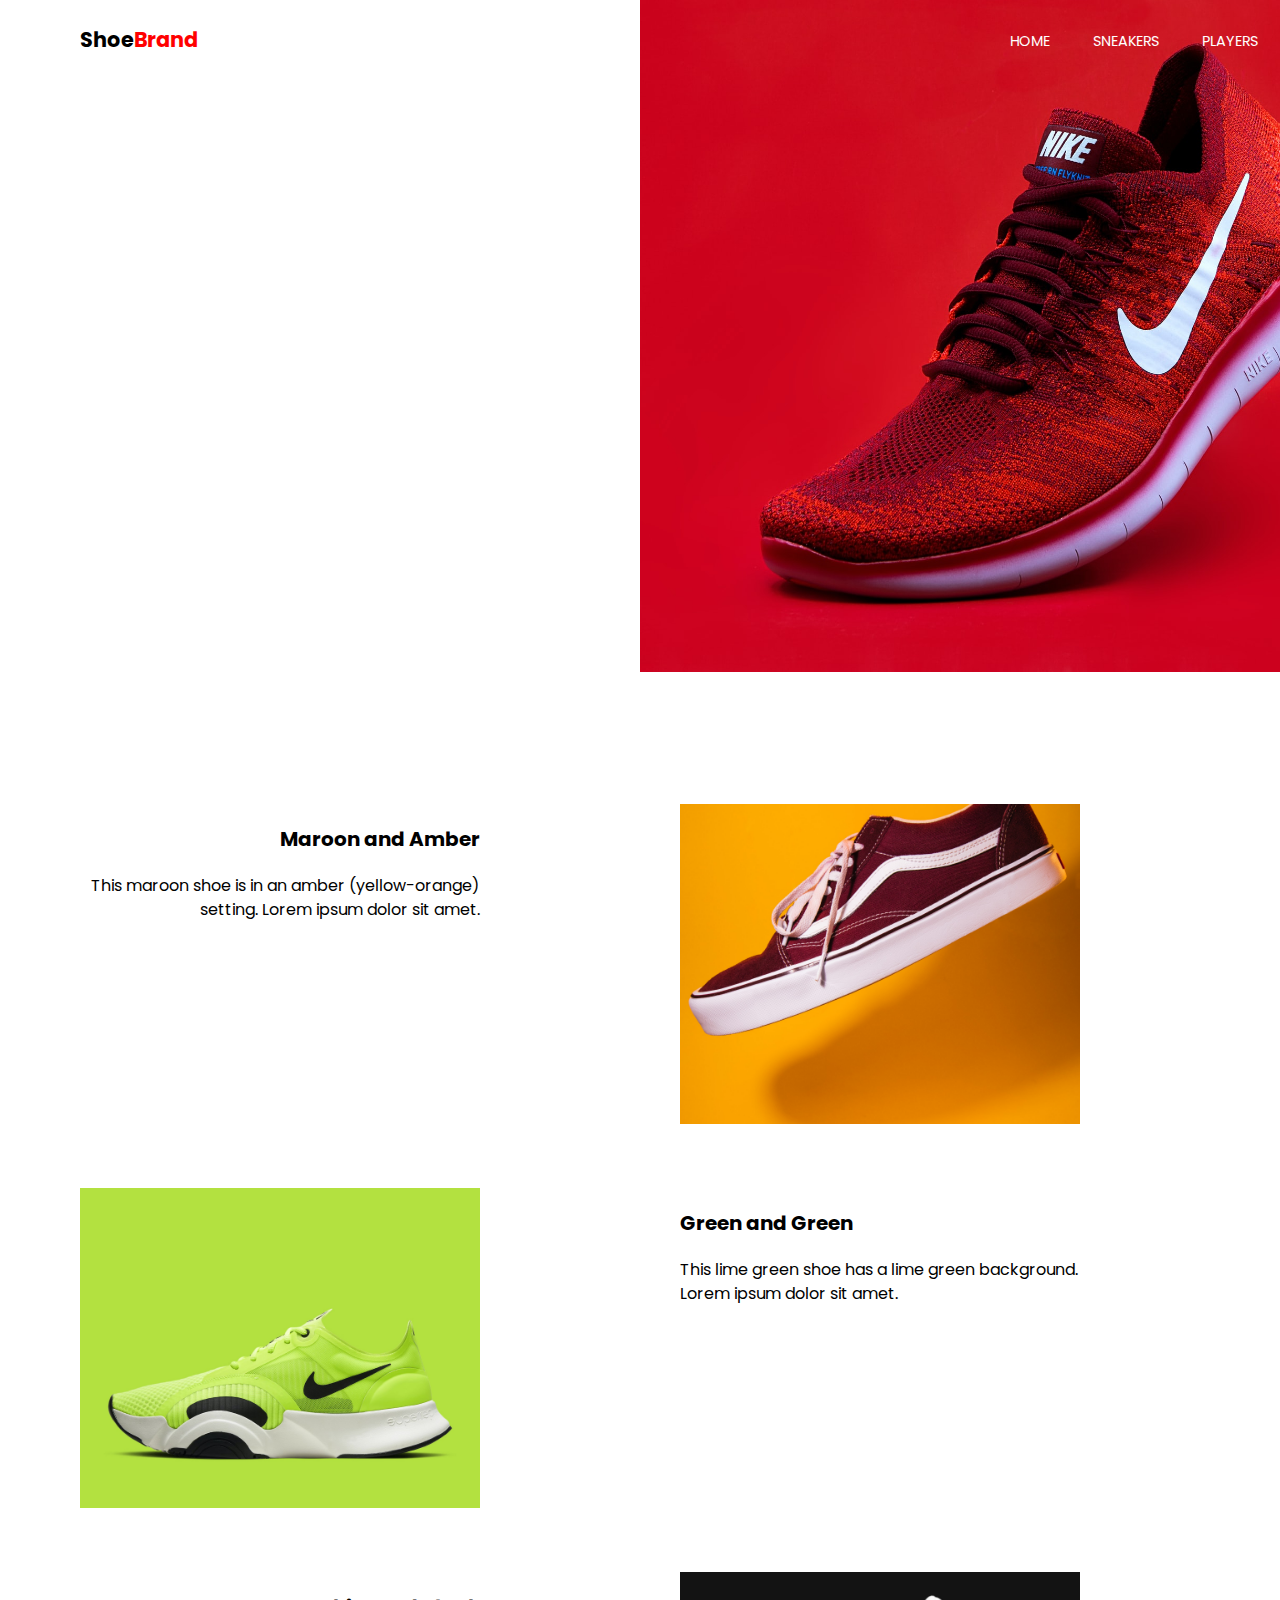
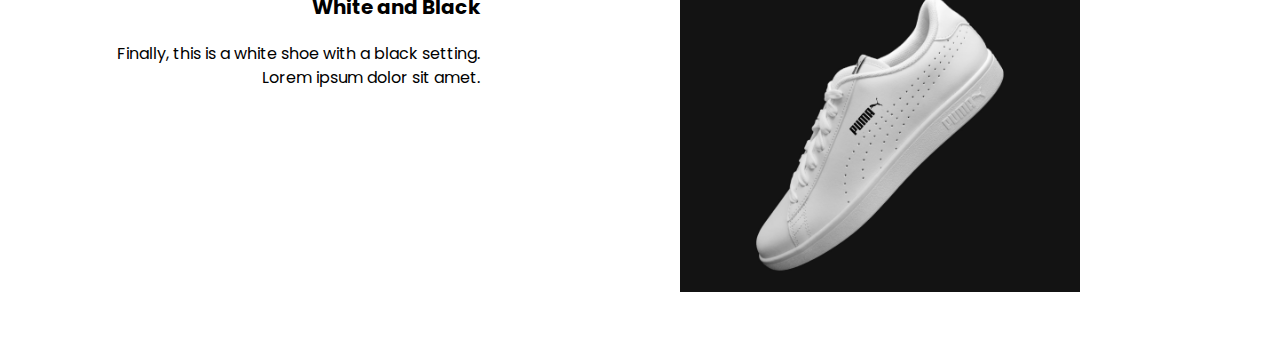
==== commit d3ec4ffa: "complete tutorial 2, css, html, js" ====
--- a/2-HTML-CSS-frontend-2022-crash-course/index.html
+++ b/2-HTML-CSS-frontend-2022-crash-course/index.html
@@ -44,7 +44,7 @@
 
         <section class="hero">
             <h1>Hello, have a look at these shoes.</h1>
-            <p class="subhead">You're about to see random shoe pictures.</p>
+            <p class="subhead">You're about to see random shoe pictures. Lorem, ipsum dolor.</p>
             <svg class="down-arrow" viewBox="0 0 16 132" fill="none" xmlns="http://www.w3.org/2000/svg">
                 <path
                     d="M7.29289 131.707C7.68341 132.098 8.31658 132.098 8.7071 131.707L15.0711 125.343C15.4616 124.953 15.4616 124.319 15.0711 123.929C14.6805 123.538 14.0474 123.538 13.6568 123.929L7.99999 129.586L2.34314 123.929C1.95262 123.538 1.31945 123.538 0.928927 123.929C0.538402 124.319 0.538402 124.953 0.928927 125.343L7.29289 131.707ZM7 -4.37114e-08L6.99999 131L8.99999 131L9 4.37114e-08L7 -4.37114e-08Z"
@@ -57,7 +57,8 @@
             <div class="feature">
                 <div class="content">
                     <p class="title">Maroon and Amber</p>
-                    <p class="desc">This maroon shoe is in an amber (yellow-orange) setting.</p>
+                    <p class="desc">This maroon shoe is in an amber (yellow-orange) setting. Lorem ipsum dolor sit amet.
+                    </p>
                 </div>
                 <img src="assets/shoe2.jpg" alt="Shoe picture 1">
             </div>
@@ -66,7 +67,7 @@
             <div class="feature flip">
                 <div class="content">
                     <p class="title">Green and Green</p>
-                    <p class="desc">This lime green shoe has a lime green background.</p>
+                    <p class="desc">This lime green shoe has a lime green background. Lorem ipsum dolor sit amet.</p>
                 </div>
                 <img src="assets/shoe3.jpg" alt="Shoe picture 2">
             </div>
@@ -74,13 +75,28 @@
             <div class="feature">
                 <div class="content">
                     <p class="title">White and Black</p>
-                    <p class="desc">Finally, this is a white shoe with a black setting.</p>
+                    <p class="desc">Finally, this is a white shoe with a black setting. Lorem ipsum dolor sit amet.</p>
                 </div>
                 <img src="assets/shoe4.jpg" alt="Shoe picture 3">
             </div>
 
         </section>
     </div>
+
+    <script>
+        const menu = document.querySelector(".menu")
+        const close = document.querySelector(".close")
+        const nav = document.querySelector("nav")
+
+        menu.addEventListener("click", () => {
+            // adds class="open-nav" to <nav> menu icon clicked
+            nav.classList.add("open-nav")
+        })
+
+        close.addEventListener("click", () => {
+            nav.classList.remove("open-nav")
+        })
+    </script>
 </body>
 
 </html>--- a/2-HTML-CSS-frontend-2022-crash-course/css/main.css
+++ b/2-HTML-CSS-frontend-2022-crash-course/css/main.css
@@ -22,6 +22,8 @@
   width: 100%;
   height: 100vh;
   z-index: -1;
+  -webkit-animation: introLoad 2s forwards;
+          animation: introLoad 2s forwards;
 }
 
 .logo {
@@ -50,6 +52,7 @@
   float: right;
   margin: 2em;
   width: 2.5em;
+  cursor: pointer;
 }
 
 nav ul {
@@ -66,6 +69,11 @@
 
 nav ul a:hover {
   background: #ececec;
+}
+
+.open-nav {
+  -webkit-transform: translateX(0%);
+          transform: translateX(0%);
 }
 
 header {
@@ -78,7 +86,7 @@
 }
 
 header .menu {
-  width: 3em;
+  width: 2.5em;
   margin-top: -0.6em;
   cursor: pointer;
 }
@@ -95,7 +103,11 @@
 
 .hero {
   color: white;
-  height: 90vh;
+  height: 80vh;
+  margin-bottom: 10vh;
+  -webkit-animation: moveDown 1s ease-in-out forwards;
+          animation: moveDown 1s ease-in-out forwards;
+  opacity: 0;
 }
 
 .hero .down-arrow {
@@ -103,6 +115,7 @@
   position: absolute;
   bottom: 2em;
   width: 1em;
+  animation: moveArrow 1s alternate-reverse infinite;
 }
 
 .hero .down-arrow path {
@@ -129,6 +142,9 @@
   body {
     margin: 1.5em 5em;
     font-family: "Poppins", sans-serif;
+  }
+  .subhead {
+    margin-bottom: 5em;
   }
 }
 
@@ -179,7 +195,7 @@
     color: black;
     height: auto;
     width: 40%;
-    margin-bottom: 8em;
+    margin-bottom: 12em;
   }
   section.hero svg.down-arrow {
     stroke: black;
@@ -188,5 +204,112 @@
   section.hero svg.down-arrow path {
     fill: black;
   }
+  .feature {
+    display: -ms-grid;
+    display: grid;
+    -ms-grid-columns: (auto)[2];
+        grid-template-columns: repeat(2, auto);
+    gap: 3em;
+    margin-bottom: 4em;
+  }
+  .feature img {
+    width: 25em;
+  }
+  .feature .content {
+    text-align: right;
+    width: 25em;
+  }
+  .feature.flip {
+        grid-template-areas: "left right";
+  }
+  .feature.flip img {
+    -ms-grid-row: 1;
+    -ms-grid-column: 1;
+    grid-area: left;
+  }
+  .feature.flip .content {
+    text-align: left;
+    width: 25em;
+    -ms-grid-column-align: left;
+        justify-self: left;
+  }
+}
+
+@media only screen and (min-width: 1200px) {
+  .wrapper {
+    width: 1200px;
+    margin: 0 auto;
+  }
+  .feature {
+    gap: 0;
+  }
+}
+
+@-webkit-keyframes introLoad {
+  from {
+    -webkit-clip-path: polygon(0 0, 100% 0, 100% 0, 0 0);
+            clip-path: polygon(0 0, 100% 0, 100% 0, 0 0);
+  }
+  to {
+    -webkit-clip-path: polygon(0 0, 100% 0, 100% 100%, 0 100%);
+            clip-path: polygon(0 0, 100% 0, 100% 100%, 0 100%);
+  }
+}
+
+@keyframes introLoad {
+  from {
+    -webkit-clip-path: polygon(0 0, 100% 0, 100% 0, 0 0);
+            clip-path: polygon(0 0, 100% 0, 100% 0, 0 0);
+  }
+  to {
+    -webkit-clip-path: polygon(0 0, 100% 0, 100% 100%, 0 100%);
+            clip-path: polygon(0 0, 100% 0, 100% 100%, 0 100%);
+  }
+}
+
+@-webkit-keyframes moveArrow {
+  from {
+    -webkit-transform: translateY(-30px);
+            transform: translateY(-30px);
+  }
+  to {
+    -webkit-transform: translateY(0);
+            transform: translateY(0);
+  }
+}
+
+@keyframes moveArrow {
+  from {
+    -webkit-transform: translateY(-30px);
+            transform: translateY(-30px);
+  }
+  to {
+    -webkit-transform: translateY(0);
+            transform: translateY(0);
+  }
+}
+
+@-webkit-keyframes moveDown {
+  from {
+    -webkit-transform: translateY(-100px);
+            transform: translateY(-100px);
+  }
+  to {
+    -webkit-transform: translateY(0);
+            transform: translateY(0);
+    opacity: 1;
+  }
+}
+
+@keyframes moveDown {
+  from {
+    -webkit-transform: translateY(-100px);
+            transform: translateY(-100px);
+  }
+  to {
+    -webkit-transform: translateY(0);
+            transform: translateY(0);
+    opacity: 1;
+  }
 }
 /*# sourceMappingURL=main.css.map */